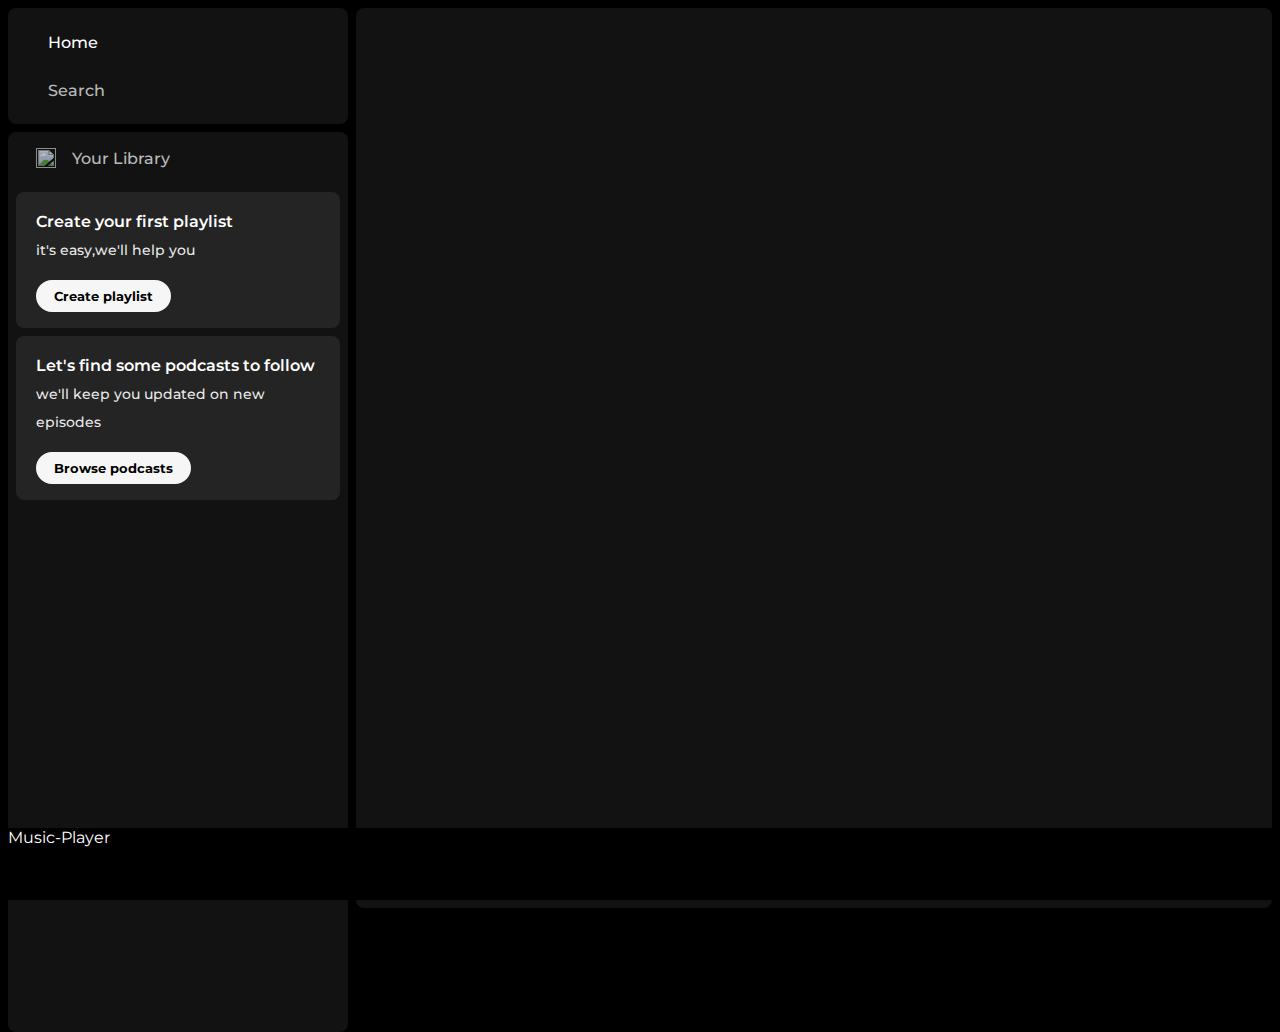
==== index.html @ b95092ec "Add files via upload" ====
<!DOCTYPE html>
<html lang="en">
<head>
    <meta charset="UTF-8">
    <meta name="viewport" content="width=device-width, initial-scale=1.0">
    <title>Spotify-clone</title>
    <link rel="stylesheet" href="https://cdnjs.cloudflare.com/ajax/libs/font-awesome/6.5.1/css/all.min.css" integrity="sha512-DTOQO9RWCH3ppGqcWaEA1BIZOC6xxalwEsw9c2QQeAIftl+Vegovlnee1c9QX4TctnWMn13TZye+giMm8e2LwA==" crossorigin="anonymous" referrerpolicy="no-referrer" />
    <link rel="icon" href="./assets/logo.png" type="image/x-icon">
    <link rel="shortcut icon" href="./assets/logo.png" type="image/x-icon">
    <link rel="preconnect" href="https://fonts.googleapis.com">
    <link rel="preconnect" href="https://fonts.gstatic.com" crossorigin>
    <link href="https://fonts.googleapis.com/css2?family=Montserrat:wght@200;300;400;500;600;700;800&family=Poppins&display=swap" rel="stylesheet">
    <link rel="stylesheet" href="style.css">
</head>
<body>
    <div class="main">
        <div class="sidebar">
            <div class="nav">
                <div class="nav-item" style="opacity: 1;">
                    <i class="fa-solid fa-house"></i>
                    <a href="#">Home</a>
                </div>
                <div class="nav-item">
                    <i class="fa-solid fa-magnifying-glass"></i>
                    <a href="#">Search</a>
                </div>
            </div>
            <div class="library-container">
                <div class="lib-top">
                    <div class="lib-txt">
                        <img src=".\assets\library_icon.png" alt="">
                        <a href="#">Your Library</a>
                    </div>
                    <div class="lib-icons">
                        <i class="fa-solid fa-plus"></i>
                        <i class="fa-solid fa-arrow-right"></i>
                    </div>
                    
                </div>
                <div class="lib-card">
                    <div class="lib-card-item">
                    <p id="line1">Create your first playlist</p>
                    <p id="line2">it's easy,we'll help you</p>
                    <button>Create playlist</button>
                    </div>
                    <div class="lib-card-item">
                        <p id="line1">Let's find some podcasts to follow</p>
                        <p id="line2">we'll keep you updated on new episodes</p>
                        <button>Browse podcasts</button>
                    </div>
                </div>
                
                
            </div>
        </div>
        <div class="content"></div>
        <div class="bottombar">Music-Player</div>
    </div>
</body>
</html>
---- style.css ----
*{
    font-family: 'Montserrat', sans-serif;
    margin: 0;
    padding: 0;
}
body{
    background-color: #000;
    overflow: hidden;
}
.main{
    color: white;
    height: 100vh;
    display: flex;
    padding: 0.5rem;
    
}
.content{
    background-color: #121212;
    flex:1;
    border-radius: 0.5rem ;
    overflow: auto;
    margin-left: 0.5rem ;
}
.sidebar{
    background-color: black;
    width: 340px;
}
.bottombar{
    background-color: rgb(119, 0, 255);
    position: fixed;
    width: 100%;
    height: 72px;
    bottom: 0px;
    background-color: #000;
}
.nav{
    background-color: #121212;
    border-radius: 0.5rem;
    display: flex;
    flex-direction: column;
    justify-content: center;
    height: 100px;
    padding: 0.5rem 0.75rem;
}
.nav-item a{
    text-decoration: none;
    color: white;
    font-weight: 500;
    font-size: 1rem;
    margin-left:1rem ;
    
}
.nav-item{
    line-height: 2.5rem;
    padding: 0.2rem 0.75rem;
    opacity: 0.7;
}
.nav-item:hover{
    opacity: 1;
}
.nav-item i{
    font-size: 1.25rem;
}
.library-container{
    margin-top: 0.5rem;
    background-color: #121212;
    height: 100%;
    border-radius: 0.5rem;
}
.lib-top{
    
    display: flex;
    justify-content: space-between;
    align-items: center;
    padding: 0.5rem 1rem;  

}

.lib-txt{
    display: flex;
    gap:1rem;
    padding: 0.5rem 0.75rem;
}
.lib-txt img{
    height: 1.25rem;
    width: 1.25rem;
    align-self: center;
}
.lib-txt a{
    text-decoration: none;
    color: white;
    align-self: center;
    font-weight: 500;
    font-size: 1rem;
   
}
.lib-txt{
    opacity: 0.7;
}
.lib-txt:hover{
    opacity: 1;
}
.lib-icons{
    display: flex;
    gap:1rem;
    padding: 0.5rem 0.75rem;
}
.lib-icons i{
    padding: 0.25rem;
    align-self: center;
    opacity: 0.7;
}

.lib-icons i:hover{
    border-radius: 50%;
    background-color: #1c1c1c;
    opacity: 0.8;
}
.lib-card{
    padding: 0 0.5rem 0.5rem;
}
.lib-card-item{
    background-color: #242424;
    border-radius: 0.5rem;
    padding: 1rem 1.25rem;
    margin: 0.5rem 0;
    line-height: 1.75rem;
}
.lib-card-item #line1 {
    font-size: 1rem;
    font-weight: 600;
}
.lib-card-item #line2 {
    font-size: 0.85rem;
    opacity: 0.9;
    font-weight: 500;
}
.lib-card-item button{
    margin-top: 1rem;
    color: black;
    background-color: #f6f6f6;
    font-weight: 700;
    padding: 0.375rem 1rem;
    border-radius: 100px;
    border: 2px solid #f6f6f6;
}
.lib-card-item button:hover{
    scale: 1.05;
}
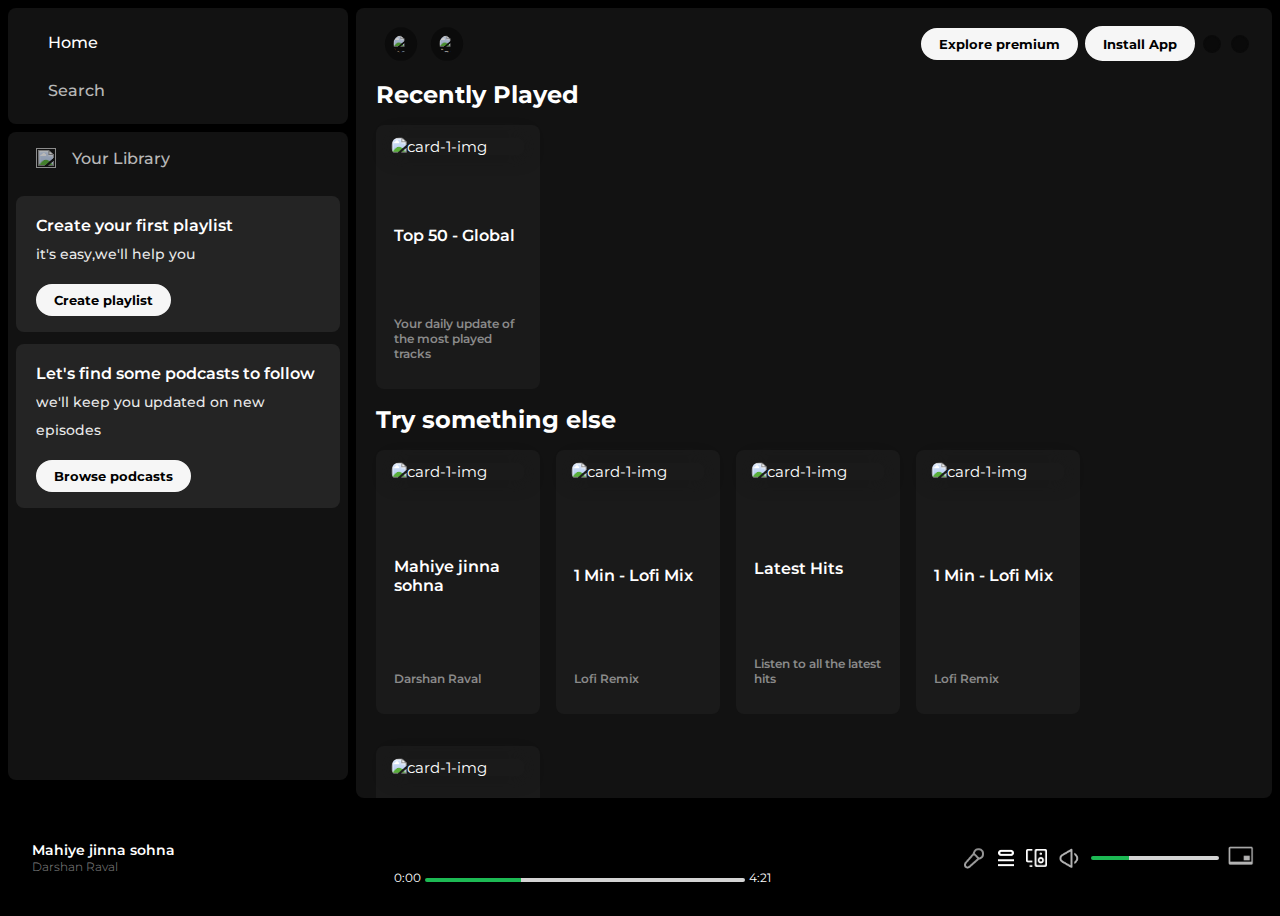
==== commit 9d4c0389: "Bottom bar style added" ====
--- a/index.html
+++ b/index.html
@@ -53,8 +53,129 @@
                 
             </div>
         </div>
-        <div class="content"></div>
-        <div class="bottombar">Music-Player</div>
+        <div class="content">
+            <div class="navigation">
+                <div class="forward-back-btn">
+                   <img src=".\assets\backward_icon.png" alt="back-btn">
+                   <img src="assets\forward_icon.png" alt="forward-btn">
+                </div>
+                <div class="right-nav">
+                    <button class="nav-btn">Explore premium</button>
+                    <button class="nav-btn">
+                        <i class="fa-solid fa-circle-down" id="install"></i>
+                        Install App
+                    </button>
+                    <i class="fa-regular fa-bell"></i>
+                    <i class="fa-regular fa-user"></i>
+                </div>
+            </div>
+            <div class="cards">
+                <h2>Recently Played</h2>
+                <div class="card-layout">
+                    <img src=".\assets\card1img.jpeg" alt="card-1-img">
+                    <p class="title">Top 50 - Global</p>
+                    <p class="desc">Your daily update of the most played tracks</p>
+                    <div class="overlay"></div>
+                </div>
+                <h2>Try something else</h2>
+                <div class="card-container">
+                    <div class="card-layout">
+                        <img src=".\assets\card2img.jpeg" alt="card-1-img">
+                        <p class="title">Mahiye jinna sohna</p>
+                        <p class="desc">Darshan Raval</p>
+                        <div class="overlay"></div>
+                    </div>
+                    <div class="card-layout">
+                        <img src=".\assets\card3img.jpeg" alt="card-1-img">
+                        <p class="title">1 Min - Lofi Mix</p>
+                        <p class="desc">Lofi Remix</p>
+                        <div class="overlay"></div>
+                    </div>
+                    <div class="card-layout">
+                        <img src=".\assets\card4img.jpeg" alt="card-1-img">
+                        <p class="title">Latest Hits</p>
+                        <p class="desc">Listen to all the latest hits</p>
+                        <div class="overlay"></div>
+                    </div>
+                    <div class="card-layout">
+                        <img src=".\assets\card3img.jpeg" alt="card-1-img">
+                        <p class="title">1 Min - Lofi Mix</p>
+                        <p class="desc">Lofi Remix</p>
+                        <div class="overlay"></div>
+                    </div>
+                    <div class="card-layout">
+                        <img src=".\assets\card4img.jpeg" alt="card-1-img">
+                        <p class="title">Latest Hits</p>
+                        <p class="desc">Listen to all the latest hits</p>
+                        <div class="overlay"></div>
+                    </div>
+                </div>
+                <h2>Featured Charts</h2>
+                <div class="card-container">
+                    <div class="card-layout">
+                        <img src=".\assets\card5img.jpeg" alt="card-1-img">
+                        <p class="title">Top Songs - Global</p>
+                        <p class="desc">Your weekly update of the most played songs</p>
+                        <div class="overlay"></div>
+                    </div>
+                    <div class="card-layout">
+                        <img src=".\assets\card6img.jpeg" alt="card-1-img">
+                        <p class="title">Top sings - India</p>
+                        <p class="desc">Your weekly update of the most played songs in India</p>
+                        <div class="overlay"></div>
+                    </div>
+                    <div class="card-layout">
+                        <img src=".\assets\card1img.jpeg" alt="card-1-img">
+                        <p class="title">Top 50 - Gloabl</p>
+                        <p class="desc">Your daily update of the most played tracks</p>
+                        <div class="overlay"></div>
+                    </div>
+                </div>
+                <div class="footer">
+                    <br>
+                    <br>
+                    <br>
+                    <hr>
+                    <br>
+                    <br>
+                    <br>
+                    <br>
+                    <br>
+                    <br>
+                    <br>
+                    <br>
+                </div>
+            </div>
+        </div>
+        <div class="bottombar">
+            <div class="song-info">
+                <img src="assets\card2img.jpeg" alt="">
+                <p>Mahiye jinna sohna <br><span>Darshan Raval</span></p>
+                <i class="fa-regular fa-heart"></i>
+            </div>
+            <div class="music-control">
+                <div class="controls">
+                    <img src="assets\player_icon1.png" alt="" class="player-icons">
+                    <img src="assets\player_icon2.png" alt="" class="player-icons">
+                    <img src="assets\player_icon3.png" alt="" class="player-icons-play">
+                    <img src="assets\player_icon4.png" alt="" class="player-icons">
+                    <img src="assets\player_icon5.png" alt="" class="player-icons">
+                </div>
+                <div class="progress-bar">
+                    <span>0:00</span>
+                    <input type="range" id="progress-bar" name="progress-bar" min="0" max="100" value="30">
+                    <span>4:21</span>
+                </div>
+            </div>
+            <div class="accessibilities">
+                <img src="assets\controld_icon2.png" alt="" class="mic">
+                <img src="assets\controls_icon3.png" alt="" class="q">
+                <img src="assets\controls_icon4.png" alt="" class="stream">
+                <img src="assets\controls_icon5.png" alt="" class="volume">
+                <input type="range" id="volume" name="volume" min="0" max="100" value="30">
+                <img src="assets\album_icon2.png" alt="assets\album_icon2.png" class="multi-player">
+            </div>
+        </div>
     </div>
 </body>
 </html>--- a/style.css
+++ b/style.css
@@ -17,21 +17,27 @@
 .content{
     background-color: #121212;
     flex:1;
+    width: 100%;
+    height: 87.75vh;
     border-radius: 0.5rem ;
     overflow: auto;
     margin-left: 0.5rem ;
+    padding: 0 1.25rem;
 }
 .sidebar{
     background-color: black;
     width: 340px;
+    height: 72vh;
 }
 .bottombar{
     background-color: rgb(119, 0, 255);
-    position: fixed;
+    position: absolute;
     width: 100%;
-    height: 72px;
+    height: 84px;
     bottom: 0px;
+    left: 0;
     background-color: #000;
+    z-index: 3;
 }
 .nav{
     background-color: #121212;
@@ -123,7 +129,7 @@
     background-color: #242424;
     border-radius: 0.5rem;
     padding: 1rem 1.25rem;
-    margin: 0.5rem 0;
+    margin: 0.75rem 0;
     line-height: 1.75rem;
 }
 .lib-card-item #line1 {
@@ -147,3 +153,251 @@
 .lib-card-item button:hover{
     scale: 1.05;
 }
+.content .navigation{
+    display: flex;
+    top: 0;
+    border: 2px solid #121212 ;
+    background-color: #121212;
+    justify-content: space-between;
+    /* border-radius: 0.4rem; */
+    position: sticky;
+    width: 100%;
+    height: 7.5vh;
+    z-index: 10 ;
+}
+
+.forward-back-btn,.right-nav{
+    display: flex;
+    align-items: center;
+}
+
+.nav-btn{
+    color: black;
+    background-color: #f6f6f6;
+    font-weight: 700;
+    padding: 0.375rem 1rem;
+    border-radius: 100px;
+    margin:  0 0.2rem;
+    border: 2px solid #f6f6f6;
+}
+.forward-back-btn img{
+    height: 1.5rem;
+    width: 1.375rem;
+    padding: 0.75rem;
+    background-color: #0A0A0A;
+    opacity: 0.8;
+    border-radius: 50%;
+    scale: 0.7;
+}
+.right-nav i{
+    font-size: 1.25rem;
+    margin: 0 0.25rem;
+    padding: 0.5rem;
+    background-color: #0A0A0A;
+    border: 2px solid #0A0A0A;
+    border-radius: 50%;
+    scale: 0.9;
+}   
+#install{
+    border: 0;
+    background-color: transparent;
+    font-size: 1rem;
+    padding: 0rem;
+    margin: 0rem;
+}
+.card-container{
+    display: flex;
+    flex-wrap: wrap;
+}
+.card-layout{
+    padding: .75rem;
+    background-color: #1a1a1a;
+    display: flex;
+    flex-direction: column;
+    border-radius: .5rem;
+    height: 240px;
+    width: 140px;
+    justify-content: space-between;
+    margin: 1rem 0;
+    position: relative;
+    margin-right: 1rem;
+    
+}
+.card-layout img{
+    width: 100%;
+    height: auto;
+    scale: 0.95;
+    border-radius: .5rem;
+    box-shadow: 0px 0px 18px #181818;
+    z-index: 2;
+}
+.card-layout .title{
+    font-size: 1rem;
+    font-weight: 600;
+    padding-left: 6px;
+}
+.card-layout .desc{
+    color: #8a8a8a;
+    font-size: .75rem;
+    margin-bottom: 1rem;
+    font-weight: 600;
+    padding-left: 6px;
+}
+.overlay{
+    top:0;
+    left: 0;
+    position: absolute;
+    height: 100%;
+    width: 100%;
+    background-color: #f6f6f6;
+    opacity: 0;
+    border-radius: .5rem;
+    z-index: 1;
+    transition: 0.15s ease-in;
+}
+.card-layout:hover{
+    .overlay{
+        opacity: 0.05;
+    }
+}
+hr{
+    opacity: 0.2;
+}
+.bottombar{
+    display: flex;
+    justify-content: space-between;
+}
+.song-info{
+    display:flex;
+    align-items: center;
+    padding: 0.5rem 1rem;
+}
+.song-info img{
+    height: 56px;
+    width: auto;
+    border-radius: 0.25rem;
+}
+.song-info p{
+    margin: 0 1rem;
+    font-weight: 600;
+    font-size: 0.85rem;
+}
+.song-info p span{
+    font-size: 0.75rem;
+    font-weight: 300;
+    opacity: 0.5;
+}
+.music-control{
+    display: flex;
+    flex-direction: column;
+    width: 50%;
+    align-items: center;
+    justify-content: center;
+}
+.controls{
+    width: 50%;
+    display: flex;
+    align-items: center;
+    justify-content: space-evenly;
+    margin-bottom: 0.25rem;
+    
+}
+.player-icons{
+    height: 1rem;
+    opacity: 0.5;
+}
+.player-icons-play{
+    height: 2.5rem;
+    opacity: 1;
+}
+.progress-bar{
+    display: flex;
+    flex-wrap: nowrap;
+}
+.progress-bar input[type="range"] {
+    -webkit-appearance: none; 
+    width: 20rem; 
+    height: 4px;  
+    background: linear-gradient(to right, #1DB954 0%, #1DB954 30%, #d3d3d3 10%, #d3d3d3 100%);
+    border-radius: 5px; 
+    outline: none; 
+    opacity: 1; 
+    transition: opacity 0.2s; 
+    margin: 0.75rem 0.25rem;
+}
+input[type="range"]::-webkit-slider-thumb {
+    -webkit-appearance: none; 
+    width: 1rem; 
+    height: 1rem; 
+    background: #1DB954; 
+    border-radius: 50%; 
+    cursor: pointer; 
+    opacity: 0;
+    transition: opacity 0s;
+}
+input[type="range"]:hover::-webkit-slider-thumb {
+    opacity: 1;
+}
+  
+  
+  
+span{
+    padding-top: 0.25rem;
+    font-weight: 400;
+    font-size: 0.75rem;
+}
+.accessibilities{
+    display: flex;
+    align-items: center;
+    margin-right: 1rem;
+}
+
+.mic{
+   height: 3rem;
+   width: auto;
+   margin-right: 0.25rem;
+}
+.q{
+    height: 1.5rem;
+    width: auto;
+    margin-right: 0.45rem;
+ }
+ .stream{
+    height: 1.15rem;
+    width: auto;
+    margin-right: 0.25rem;
+ }
+ .volume{
+    height: 3rem;
+    width: auto;
+    margin-right: 0.25rem;
+ }
+ .multi-player{
+    height: 2.75rem;
+    width: auto;
+    margin-right: 0.25rem;
+ }
+ #volume {
+    -webkit-appearance: none; 
+    width: 8rem; 
+    height: 4px;  
+    background: linear-gradient(to right, #1DB954 0%, #1DB954 30%, #d3d3d3 10%, #d3d3d3 100%);
+    border-radius: 5px; 
+    outline: none; 
+    opacity: 1; 
+    transition: opacity 0.2s; 
+    margin: 0.75rem 0.25rem;
+}
+#volume::-webkit-slider-thumb {
+    -webkit-appearance: none; 
+    width: 1rem; 
+    height: 1rem; 
+    background: #1DB954; 
+    border-radius: 50%; 
+    cursor: pointer; 
+    opacity: 0;
+    transition: opacity 0s;
+}
+#volume:hover::-webkit-slider-thumb {
+    opacity: 1;
+}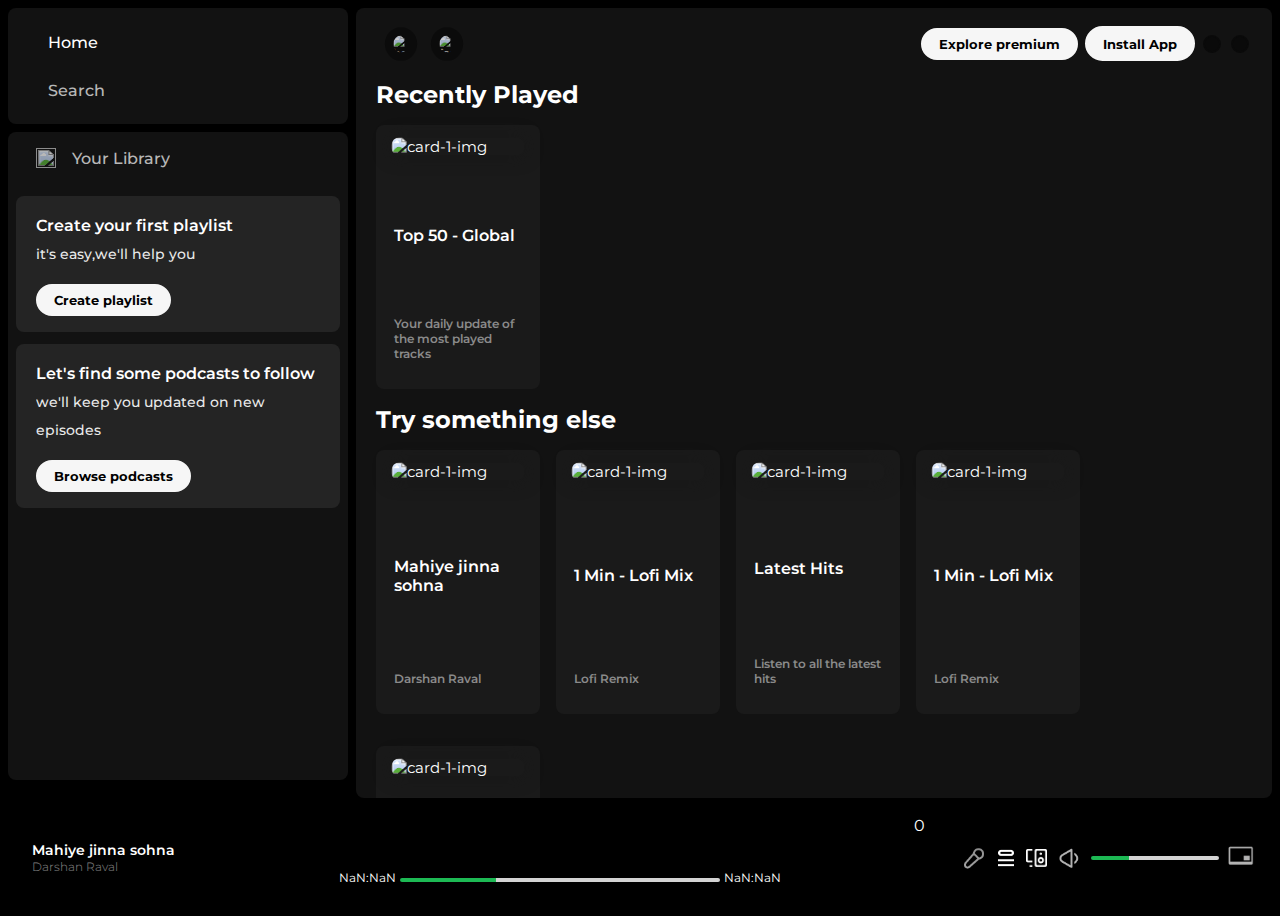
==== commit 2e00e66a: "update" ====
--- a/index.html
+++ b/index.html
@@ -12,6 +12,15 @@
     <link href="https://fonts.googleapis.com/css2?family=Montserrat:wght@200;300;400;500;600;700;800&family=Poppins&display=swap" rel="stylesheet">
     <link rel="stylesheet" href="style.css">
 </head>
+<script src="https://code.jquery.com/jquery-3.6.4.min.js"  crossorigin="anonymous"></script>
+<script>
+    $(document).ready(function() {
+      $("#like").click(function() {
+        $(this).toggleClass("fa-regular fa-solid");
+      });
+    });
+  </script>
+  
 <body>
     <div class="main">
         <div class="sidebar">
@@ -29,7 +38,7 @@
                 <div class="lib-top">
                     <div class="lib-txt">
                         <img src=".\assets\library_icon.png" alt="">
-                        <a href="#">Your Library</a>
+                        <a href="library.html">Your Library</a>
                     </div>
                     <div class="lib-icons">
                         <i class="fa-solid fa-plus"></i>
@@ -60,7 +69,7 @@
                    <img src="assets\forward_icon.png" alt="forward-btn">
                 </div>
                 <div class="right-nav">
-                    <button class="nav-btn">Explore premium</button>
+                    <button class="nav-btn" id="premium">Explore premium</button>
                     <button class="nav-btn">
                         <i class="fa-solid fa-circle-down" id="install"></i>
                         Install App
@@ -151,29 +160,37 @@
             <div class="song-info">
                 <img src="assets\card2img.jpeg" alt="">
                 <p>Mahiye jinna sohna <br><span>Darshan Raval</span></p>
-                <i class="fa-regular fa-heart"></i>
+                <i class="fa-regular fa-heart" id="like"></i>
             </div>
             <div class="music-control">
                 <div class="controls">
                     <img src="assets\player_icon1.png" alt="" class="player-icons">
-                    <img src="assets\player_icon2.png" alt="" class="player-icons">
-                    <img src="assets\player_icon3.png" alt="" class="player-icons-play">
-                    <img src="assets\player_icon4.png" alt="" class="player-icons">
+                    <img src="assets\player_icon2.png" alt="" class="player-icons" id="prev">
+                    <img src="assets\download-removebg-preview.png" alt="" class="player-icons-pause" id="pause-btn">
+                    <img src="assets\player_icon3.png" alt="" class="player-icons-play" id="play-btn">
+                    <img src="assets\player_icon4.png" alt="" class="player-icons" id="next">
                     <img src="assets\player_icon5.png" alt="" class="player-icons">
                 </div>
                 <div class="progress-bar">
-                    <span>0:00</span>
-                    <input type="range" id="progress-bar" name="progress-bar" min="0" max="100" value="30">
-                    <span>4:21</span>
+                    <span id="start-time">0:00</span>
+                    <input type="range" id="progress-bar" name="progress-bar" min="0" max="100" value="0" step="0.5">
+                    <span id="end-time">4:21</span>
+                    
                 </div>
-            </div>
+            </div>0
             <div class="accessibilities">
                 <img src="assets\controld_icon2.png" alt="" class="mic">
                 <img src="assets\controls_icon3.png" alt="" class="q">
                 <img src="assets\controls_icon4.png" alt="" class="stream">
                 <img src="assets\controls_icon5.png" alt="" class="volume">
-                <input type="range" id="volume" name="volume" min="0" max="100" value="30">
+                <input type="range" id="volume" name="volume" min="0" max="100" value="0">
                 <img src="assets\album_icon2.png" alt="assets\album_icon2.png" class="multi-player">
+                <audio id="song1">
+                    <source src=".\assets\Mahiye Jinna Sohna (Lyrics) - Darshan Raval.mp3" type="audio/mp3">
+                    Your browser does not support the audio element.
+                </audio>
+                <script src="script.js"></script>
+                
             </div>
         </div>
     </div>
